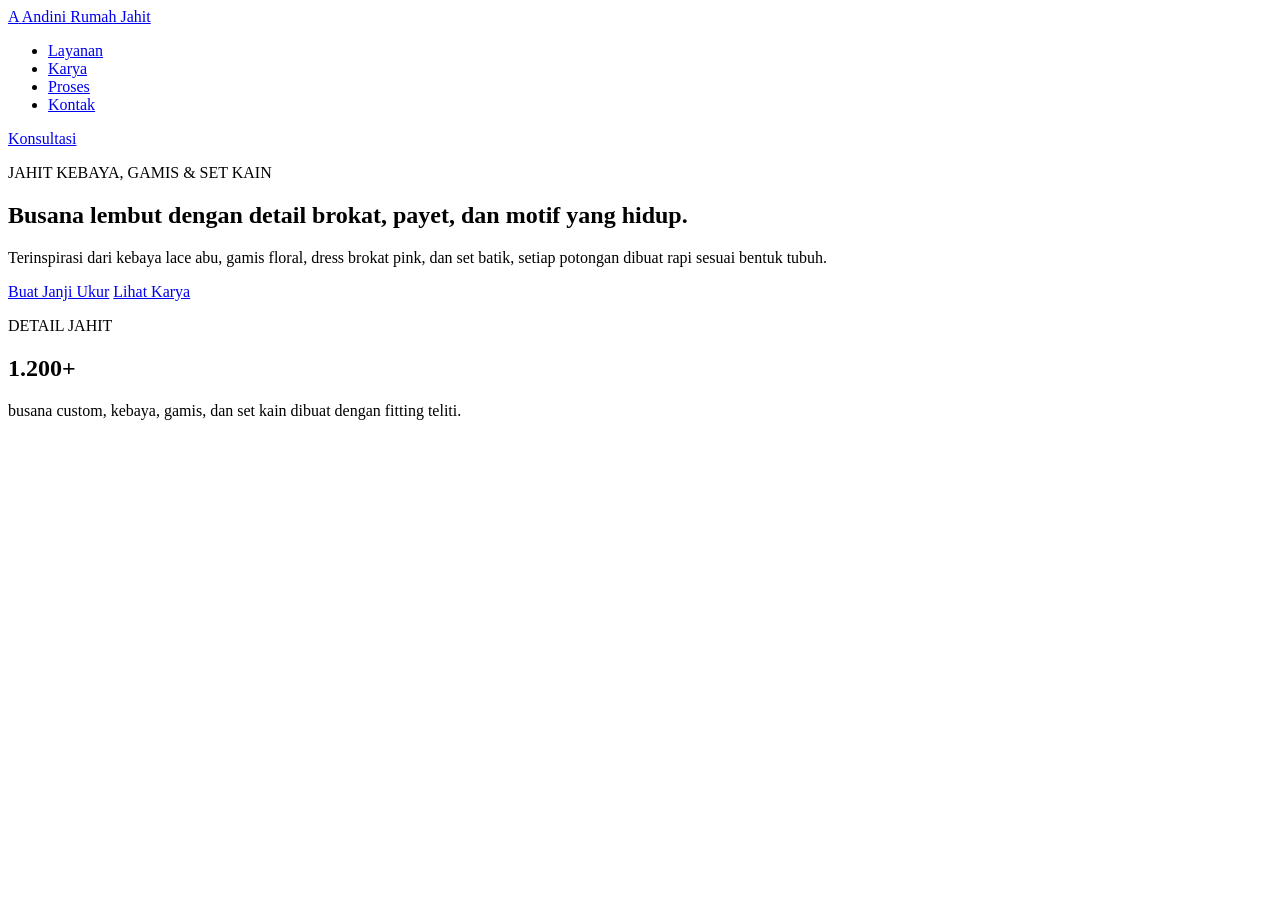
==== index.html @ bdf9eef7 "HTML" ====
<html>

<head>
    <title>Andini Rumah Jahit</title>
</head>

<body>

    <header>
        <div class="logo">
            <a href="#">
                <span class="logo-icon">A</span>
                <span class="logo-text">Andini Rumah Jahit</span>
            </a>
        </div>

        <nav>
            <ul>
                <li><a href="layanan.html">Layanan</a></li>
                <li><a href="karya.html">Karya</a></li>
                <li><a href="proses.html">Proses</a></li>
                <li><a href="kontak.html">Kontak</a></li>
            </ul>
        </nav>

        <div class="header-cta">
            <a href="#konsultasi">Konsultasi</a>
        </div>
    </header>

    <main>
        <section class="hero">

            <div class="hero-content">
                <p class="hero-kategori">JAHIT KEBAYA, GAMIS & SET KAIN</p>

                <h1>Busana lembut dengan detail brokat, payet, dan motif yang hidup.</h1>

                <p class="hero-deskripsi">
                    Terinspirasi dari kebaya lace abu, gamis floral, dress brokat pink, dan set batik, setiap potongan
                    dibuat rapi sesuai bentuk tubuh.
                </p>

                <div class="hero-tombol">
                    <a href="#buat-janji" class="btn-utama">Buat Janji Ukur</a>
                    <a href="#lihat-karya" class="btn-kedua">Lihat Karya</a>
                </div>
            </div>

            <div class="hero-kartu">
                <p class="kartu-label">DETAIL JAHIT</p>
                <h2 class="kartu-angka">1.200+</h2>
                <p class="kartu-deskripsi">busana custom, kebaya, gamis, dan set kain dibuat dengan fitting teliti.</p>
            </div>

        </section>
    </main>

</body>

</html>
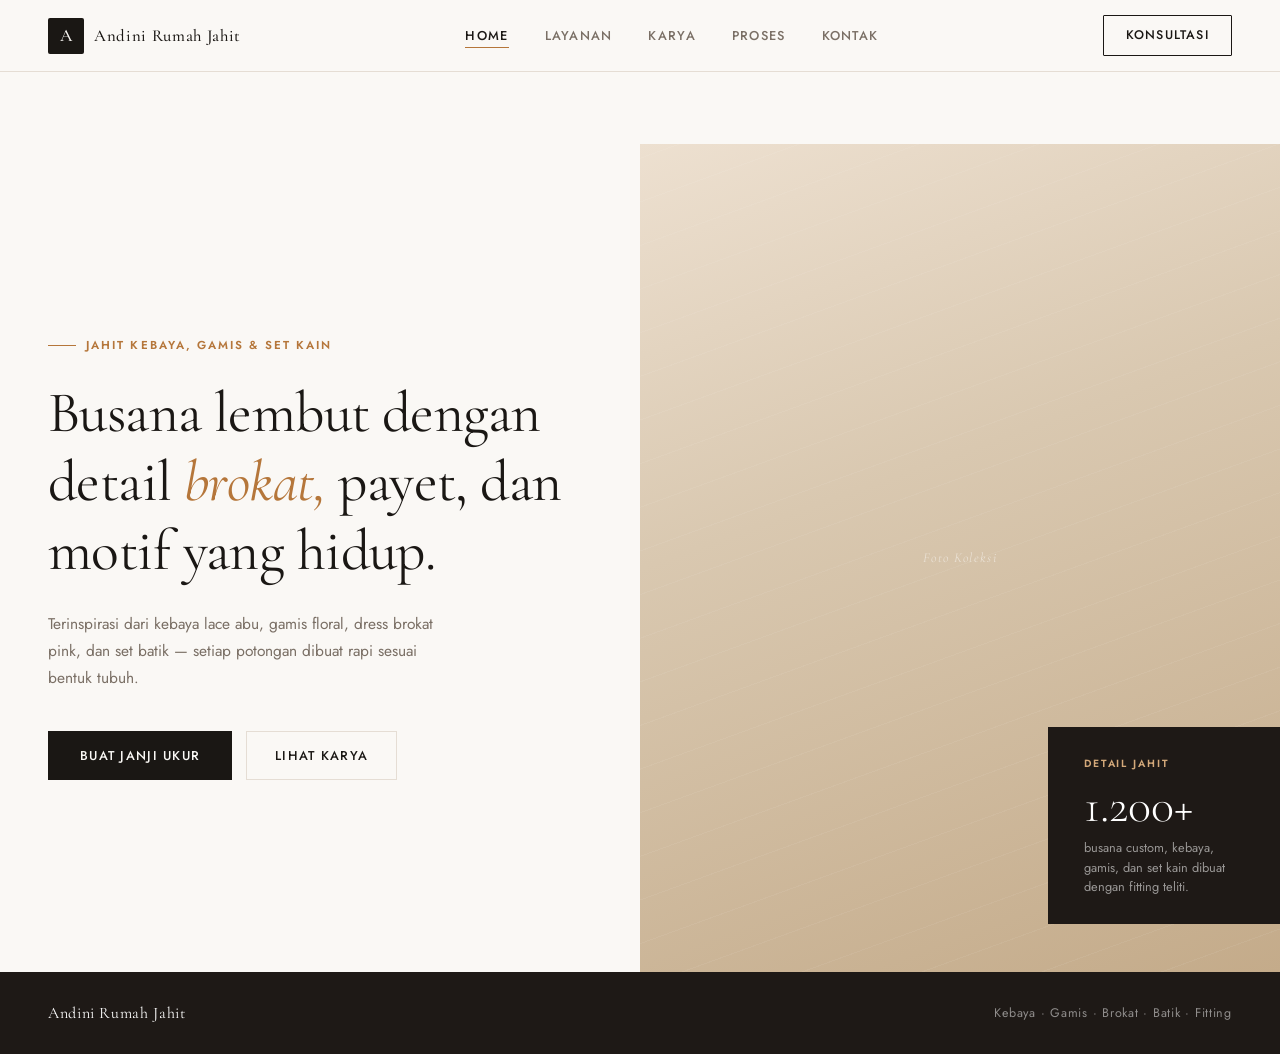
==== commit b6f1076f: "CSS" ====
--- a/index.html
+++ b/index.html
@@ -1,61 +1,88 @@
-<html>
-
+<!DOCTYPE html>
+<html lang="id">
 <head>
-    <title>Andini Rumah Jahit</title>
+  <meta charset="UTF-8">
+  <meta name="viewport" content="width=device-width, initial-scale=1.0">
+  <title>Andini Rumah Jahit — Kebaya, Gamis & Brokat Custom</title>
+  <link rel="stylesheet" href="style.css">
 </head>
 
 <body>
 
-    <header>
-        <div class="logo">
-            <a href="#">
-                <span class="logo-icon">A</span>
-                <span class="logo-text">Andini Rumah Jahit</span>
-            </a>
+  <!-- ══ HEADER ════════════════════════════════════════ -->
+  <header id="main-header">
+    <div class="logo">
+      <a href="index.html">
+        <span class="logo-icon">A</span>
+        <span class="logo-text">Andini Rumah Jahit</span>
+      </a>
+    </div>
+
+    <nav>
+      <ul>
+        <li><a href="index.html">Home</a></li>
+        <li><a href="layanan.html">Layanan</a></li>
+        <li><a href="karya.html">Karya</a></li>
+        <li><a href="proses.html">Proses</a></li>
+        <li><a href="kontak.html">Kontak</a></li>
+      </ul>
+    </nav>
+
+    <div class="header-cta">
+      <a href="kontak.html">Konsultasi</a>
+    </div>
+  </header>
+
+  <!-- ══ HERO ══════════════════════════════════════════ -->
+  <main>
+    <section class="hero">
+
+      <div class="hero-content">
+        <p class="hero-kategori">Jahit Kebaya, Gamis &amp; Set Kain</p>
+
+        <h1>Busana lembut dengan detail <em>brokat,</em> payet, dan motif yang hidup.</h1>
+
+        <p class="hero-deskripsi">
+          Terinspirasi dari kebaya lace abu, gamis floral, dress brokat pink, dan set batik —
+          setiap potongan dibuat rapi sesuai bentuk tubuh.
+        </p>
+
+        <div class="hero-tombol">
+          <a href="kontak.html" class="btn-utama">Buat Janji Ukur</a>
+          <a href="karya.html" class="btn-kedua">Lihat Karya</a>
         </div>
+      </div>
 
-        <nav>
-            <ul>
-                <li><a href="layanan.html">Layanan</a></li>
-                <li><a href="karya.html">Karya</a></li>
-                <li><a href="proses.html">Proses</a></li>
-                <li><a href="kontak.html">Kontak</a></li>
-            </ul>
-        </nav>
+      <div class="hero-image-side">
+        <div class="hero-image-placeholder"></div>
 
-        <div class="header-cta">
-            <a href="#konsultasi">Konsultasi</a>
+        <div class="hero-kartu">
+          <p class="kartu-label">Detail Jahit</p>
+          <h2 class="kartu-angka">1.200+</h2>
+          <p class="kartu-deskripsi">busana custom, kebaya, gamis, dan set kain dibuat dengan fitting teliti.</p>
         </div>
-    </header>
+      </div>
 
-    <main>
-        <section class="hero">
+    </section>
+  </main>
 
-            <div class="hero-content">
-                <p class="hero-kategori">JAHIT KEBAYA, GAMIS & SET KAIN</p>
+  <!-- ══ FOOTER ════════════════════════════════════════ -->
+  <footer>
+    <span class="footer-nama">Andini Rumah Jahit</span>
+    <span class="footer-tagline">Kebaya · Gamis · Brokat · Batik · Fitting</span>
+  </footer>
 
-                <h1>Busana lembut dengan detail brokat, payet, dan motif yang hidup.</h1>
+  <script>
+    // Sticky header shadow on scroll
+    const header = document.getElementById('main-header');
+    window.addEventListener('scroll', () => {
+      header.classList.toggle('scrolled', window.scrollY > 10);
+    });
 
-                <p class="hero-deskripsi">
-                    Terinspirasi dari kebaya lace abu, gamis floral, dress brokat pink, dan set batik, setiap potongan
-                    dibuat rapi sesuai bentuk tubuh.
-                </p>
-
-                <div class="hero-tombol">
-                    <a href="#buat-janji" class="btn-utama">Buat Janji Ukur</a>
-                    <a href="#lihat-karya" class="btn-kedua">Lihat Karya</a>
-                </div>
-            </div>
-
-            <div class="hero-kartu">
-                <p class="kartu-label">DETAIL JAHIT</p>
-                <h2 class="kartu-angka">1.200+</h2>
-                <p class="kartu-deskripsi">busana custom, kebaya, gamis, dan set kain dibuat dengan fitting teliti.</p>
-            </div>
-
-        </section>
-    </main>
-
+    // Active nav link
+    document.querySelectorAll('nav a').forEach(link => {
+      if (link.href === window.location.href) link.classList.add('active');
+    });
+  </script>
 </body>
-
-</html>+</html>
--- a/style.css
+++ b/style.css
@@ -0,0 +1,881 @@
+/* ============================================================
+   ANDINI RUMAH JAHIT — Luxury Boutique Stylesheet
+   Aesthetic: Editorial · Warm Ivory · Copper-Gold · Serif
+   ============================================================ */
+
+@import url('https://fonts.googleapis.com/css2?family=Cormorant+Garamond:ital,wght@0,300;0,400;0,500;0,600;1,300;1,400&family=Jost:wght@300;400;500;600&display=swap');
+
+/* ── CSS Variables ──────────────────────────────────────── */
+:root {
+  --bg:           #FAF8F5;
+  --bg-alt:       #F3EDE5;
+  --bg-dark:      #1E1916;
+  --text:         #1A1714;
+  --text-muted:   #7A6F65;
+  --accent:       #B5763A;
+  --accent-light: #D4A97A;
+  --accent-pale:  #F0E6D8;
+  --border:       #E5DDD4;
+  --white:        #FFFFFF;
+  --nav-h:        72px;
+
+  --ff-display: 'Cormorant Garamond', Georgia, serif;
+  --ff-body:    'Jost', sans-serif;
+
+  --ease-out: cubic-bezier(0.22, 1, 0.36, 1);
+}
+
+/* ── Reset & Base ───────────────────────────────────────── */
+*, *::before, *::after { box-sizing: border-box; margin: 0; padding: 0; }
+
+html { scroll-behavior: smooth; font-size: 16px; }
+
+body {
+  font-family: var(--ff-body);
+  font-weight: 400;
+  background: var(--bg);
+  color: var(--text);
+  line-height: 1.65;
+  -webkit-font-smoothing: antialiased;
+}
+
+img { display: block; max-width: 100%; height: auto; object-fit: cover; }
+
+a { text-decoration: none; color: inherit; }
+
+ul { list-style: none; }
+
+/* ── Utility ────────────────────────────────────────────── */
+.container {
+  width: min(100%, 1200px);
+  margin-inline: auto;
+  padding-inline: 48px;
+}
+
+/* ── Page Entrance Animation ────────────────────────────── */
+@keyframes fadeUp {
+  from { opacity: 0; transform: translateY(28px); }
+  to   { opacity: 1; transform: translateY(0); }
+}
+@keyframes fadeIn {
+  from { opacity: 0; }
+  to   { opacity: 1; }
+}
+
+/* ══════════════════════════════════════════════════════════
+   HEADER / NAVIGATION
+══════════════════════════════════════════════════════════ */
+header {
+  position: fixed;
+  top: 0; left: 0; right: 0;
+  z-index: 100;
+  height: var(--nav-h);
+  display: flex;
+  align-items: center;
+  justify-content: space-between;
+  padding-inline: 48px;
+  background: rgba(250, 248, 245, 0.92);
+  backdrop-filter: blur(12px);
+  -webkit-backdrop-filter: blur(12px);
+  border-bottom: 1px solid var(--border);
+  transition: box-shadow 0.3s;
+}
+
+header.scrolled {
+  box-shadow: 0 2px 24px rgba(26,23,20,0.07);
+}
+
+/* Logo */
+.logo a {
+  display: flex;
+  align-items: center;
+  gap: 10px;
+}
+.logo-icon {
+  width: 36px; height: 36px;
+  display: grid; place-items: center;
+  background: var(--text);
+  color: var(--bg);
+  font-family: var(--ff-display);
+  font-size: 1.1rem;
+  font-weight: 500;
+  letter-spacing: 0.02em;
+  border-radius: 2px;
+  flex-shrink: 0;
+}
+.logo-text {
+  font-family: var(--ff-display);
+  font-size: 1.05rem;
+  font-weight: 500;
+  letter-spacing: 0.04em;
+  color: var(--text);
+}
+
+/* Nav links */
+nav ul {
+  display: flex;
+  gap: 36px;
+}
+nav a {
+  font-family: var(--ff-body);
+  font-size: 0.8rem;
+  font-weight: 500;
+  letter-spacing: 0.1em;
+  text-transform: uppercase;
+  color: var(--text-muted);
+  transition: color 0.2s;
+  position: relative;
+}
+nav a::after {
+  content: '';
+  position: absolute;
+  bottom: -3px; left: 0;
+  width: 0; height: 1px;
+  background: var(--accent);
+  transition: width 0.3s var(--ease-out);
+}
+nav a:hover { color: var(--text); }
+nav a:hover::after { width: 100%; }
+nav a.active { color: var(--text); }
+nav a.active::after { width: 100%; }
+
+/* CTA button */
+.header-cta a {
+  display: inline-block;
+  padding: 9px 22px;
+  border: 1px solid var(--text);
+  font-size: 0.78rem;
+  font-weight: 500;
+  letter-spacing: 0.1em;
+  text-transform: uppercase;
+  color: var(--text);
+  transition: background 0.25s, color 0.25s;
+  border-radius: 1px;
+}
+.header-cta a:hover {
+  background: var(--text);
+  color: var(--bg);
+}
+
+/* ══════════════════════════════════════════════════════════
+   HERO SECTION
+══════════════════════════════════════════════════════════ */
+.hero {
+  min-height: 100vh;
+  padding-top: var(--nav-h);
+  display: grid;
+  grid-template-columns: 1fr 1fr;
+  position: relative;
+  overflow: hidden;
+}
+
+/* Left: text content */
+.hero-content {
+  display: flex;
+  flex-direction: column;
+  justify-content: center;
+  padding: 80px 60px 80px 48px;
+  animation: fadeUp 0.9s var(--ease-out) both;
+}
+
+.hero-kategori {
+  font-size: 0.72rem;
+  font-weight: 600;
+  letter-spacing: 0.18em;
+  text-transform: uppercase;
+  color: var(--accent);
+  margin-bottom: 24px;
+  display: flex;
+  align-items: center;
+  gap: 10px;
+}
+.hero-kategori::before {
+  content: '';
+  display: inline-block;
+  width: 28px; height: 1px;
+  background: var(--accent);
+}
+
+.hero-content h1 {
+  font-family: var(--ff-display);
+  font-size: clamp(2.6rem, 4.5vw, 4rem);
+  font-weight: 400;
+  line-height: 1.2;
+  letter-spacing: -0.01em;
+  color: var(--text);
+  margin-bottom: 24px;
+}
+.hero-content h1 em {
+  font-style: italic;
+  color: var(--accent);
+}
+
+.hero-deskripsi {
+  font-size: 0.97rem;
+  color: var(--text-muted);
+  line-height: 1.75;
+  max-width: 400px;
+  margin-bottom: 40px;
+}
+
+.hero-tombol {
+  display: flex;
+  gap: 14px;
+  flex-wrap: wrap;
+}
+
+.btn-utama {
+  display: inline-block;
+  padding: 14px 32px;
+  background: var(--text);
+  color: var(--bg);
+  font-size: 0.8rem;
+  font-weight: 500;
+  letter-spacing: 0.1em;
+  text-transform: uppercase;
+  transition: background 0.25s, transform 0.2s;
+}
+.btn-utama:hover {
+  background: var(--accent);
+  transform: translateY(-1px);
+}
+
+.btn-kedua {
+  display: inline-block;
+  padding: 13px 28px;
+  border: 1px solid var(--border);
+  color: var(--text);
+  font-size: 0.8rem;
+  font-weight: 500;
+  letter-spacing: 0.1em;
+  text-transform: uppercase;
+  transition: border-color 0.25s, color 0.25s;
+}
+.btn-kedua:hover {
+  border-color: var(--text);
+  color: var(--text);
+}
+
+/* Right: image side */
+.hero-image-side {
+  position: relative;
+  background: var(--bg-alt);
+  overflow: hidden;
+  animation: fadeIn 1.2s var(--ease-out) 0.3s both;
+}
+
+.hero-image-placeholder {
+  width: 100%; height: 100%;
+  background:
+    linear-gradient(160deg, #EDE0D0 0%, #D9C8B0 40%, #C4AB8A 100%);
+  position: relative;
+  display: flex;
+  align-items: center;
+  justify-content: center;
+}
+
+/* Decorative fabric fold lines */
+.hero-image-placeholder::before {
+  content: '';
+  position: absolute;
+  inset: 0;
+  background:
+    repeating-linear-gradient(
+      -20deg,
+      transparent 0px, transparent 40px,
+      rgba(255,255,255,0.06) 40px, rgba(255,255,255,0.06) 41px
+    );
+}
+
+.hero-image-placeholder::after {
+  content: 'Foto Koleksi';
+  font-family: var(--ff-display);
+  font-size: 0.85rem;
+  font-style: italic;
+  color: rgba(255,255,255,0.5);
+  letter-spacing: 0.1em;
+}
+
+/* Stat card overlay */
+.hero-kartu {
+  position: absolute;
+  bottom: 48px; right: 0;
+  transform: translateX(0);
+  background: var(--bg-dark);
+  color: var(--white);
+  padding: 28px 36px;
+  min-width: 220px;
+  animation: fadeUp 0.9s var(--ease-out) 0.6s both;
+  z-index: 2;
+}
+.kartu-label {
+  font-size: 0.65rem;
+  font-weight: 600;
+  letter-spacing: 0.18em;
+  text-transform: uppercase;
+  color: var(--accent-light);
+  margin-bottom: 10px;
+}
+.kartu-angka {
+  font-family: var(--ff-display);
+  font-size: 3rem;
+  font-weight: 300;
+  line-height: 1;
+  color: var(--white);
+  margin-bottom: 8px;
+}
+.kartu-deskripsi {
+  font-size: 0.8rem;
+  color: rgba(255,255,255,0.55);
+  line-height: 1.5;
+  max-width: 160px;
+}
+
+/* ══════════════════════════════════════════════════════════
+   SECTION SHARED STYLES
+══════════════════════════════════════════════════════════ */
+main { padding-top: var(--nav-h); }
+
+.section-label {
+  display: inline-flex;
+  align-items: center;
+  gap: 10px;
+  font-size: 0.68rem;
+  font-weight: 600;
+  letter-spacing: 0.2em;
+  text-transform: uppercase;
+  color: var(--accent);
+  margin-bottom: 20px;
+}
+.section-label::before {
+  content: '';
+  display: inline-block;
+  width: 24px; height: 1px;
+  background: var(--accent);
+}
+
+.section-title {
+  font-family: var(--ff-display);
+  font-size: clamp(2rem, 3.5vw, 3rem);
+  font-weight: 400;
+  line-height: 1.2;
+  color: var(--text);
+  margin-bottom: 48px;
+}
+
+/* ══════════════════════════════════════════════════════════
+   LAYANAN PAGE
+══════════════════════════════════════════════════════════ */
+.layanan {
+  padding: 100px 48px;
+  max-width: 1200px;
+  margin: 0 auto;
+}
+
+.layanan-kartu-wrapper {
+  display: grid;
+  grid-template-columns: repeat(3, 1fr);
+  gap: 2px;
+  margin-top: 0;
+  background: var(--border);
+}
+
+.layanan-kartu {
+  background: var(--bg);
+  padding: 52px 44px;
+  transition: background 0.3s;
+  position: relative;
+  overflow: hidden;
+}
+.layanan-kartu::before {
+  content: '';
+  position: absolute;
+  bottom: 0; left: 0;
+  width: 0; height: 2px;
+  background: var(--accent);
+  transition: width 0.4s var(--ease-out);
+}
+.layanan-kartu:hover { background: var(--white); }
+.layanan-kartu:hover::before { width: 100%; }
+
+.kartu-ikon {
+  width: 44px; height: 44px;
+  border: 1px solid var(--border);
+  border-radius: 50%;
+  margin-bottom: 28px;
+  display: flex;
+  align-items: center;
+  justify-content: center;
+  transition: border-color 0.3s;
+}
+.layanan-kartu:hover .kartu-ikon { border-color: var(--accent); }
+
+/* Icon SVG backgrounds for each card */
+.layanan-kartu:nth-child(1) .kartu-ikon::after { content: '✦'; font-size: 1rem; color: var(--accent); }
+.layanan-kartu:nth-child(2) .kartu-ikon::after { content: '◈'; font-size: 1rem; color: var(--accent); }
+.layanan-kartu:nth-child(3) .kartu-ikon::after { content: '⬡'; font-size: 1rem; color: var(--accent); }
+
+.layanan-kartu h2 {
+  font-family: var(--ff-display);
+  font-size: 1.4rem;
+  font-weight: 500;
+  color: var(--text);
+  margin-bottom: 14px;
+  letter-spacing: 0.01em;
+}
+.layanan-kartu p {
+  font-size: 0.9rem;
+  color: var(--text-muted);
+  line-height: 1.7;
+}
+
+/* Layanan price hint */
+.layanan-kartu .kartu-detail {
+  margin-top: 28px;
+  display: flex;
+  align-items: center;
+  gap: 6px;
+  font-size: 0.75rem;
+  font-weight: 500;
+  letter-spacing: 0.08em;
+  text-transform: uppercase;
+  color: var(--accent);
+  opacity: 0;
+  transform: translateY(6px);
+  transition: opacity 0.3s, transform 0.3s;
+}
+.layanan-kartu:hover .kartu-detail {
+  opacity: 1;
+  transform: translateY(0);
+}
+.kartu-detail::after { content: '→'; }
+
+/* ══════════════════════════════════════════════════════════
+   KARYA / GALLERY PAGE
+══════════════════════════════════════════════════════════ */
+.karya {
+  padding: 100px 48px;
+  max-width: 1200px;
+  margin: 0 auto;
+}
+
+.karya-galeri {
+  display: grid;
+  grid-template-columns: 1fr 1fr;
+  grid-template-rows: auto auto;
+  gap: 16px;
+}
+
+/* Large item spans full left column */
+.karya-besar {
+  grid-row: 1 / 3;
+}
+
+.karya-item {
+  position: relative;
+  overflow: hidden;
+}
+
+.karya-gambar {
+  width: 100%;
+  aspect-ratio: 4/5;
+  background: var(--bg-alt);
+  position: relative;
+  overflow: hidden;
+  transition: transform 0.5s var(--ease-out);
+}
+.karya-besar .karya-gambar {
+  aspect-ratio: 3/5;
+  height: 100%;
+}
+
+/* Placeholder fill with warm gradient per item */
+.karya-item:nth-child(1) .karya-gambar {
+  background: linear-gradient(145deg, #E8DDD0, #C8B498);
+}
+.karya-item:nth-child(2) .karya-gambar {
+  background: linear-gradient(145deg, #D4CFCA, #B0AAA2);
+}
+.karya-item:nth-child(3) .karya-gambar {
+  background: linear-gradient(145deg, #E8E2D8, #CEC4B4);
+}
+.karya-item:nth-child(4) .karya-gambar {
+  background: linear-gradient(145deg, #E4C8B8, #C49878);
+}
+
+.karya-item:hover .karya-gambar {
+  transform: scale(1.03);
+}
+
+/* Overlay on hover */
+.karya-gambar::after {
+  content: '';
+  position: absolute;
+  inset: 0;
+  background: linear-gradient(to top, rgba(26,23,20,0.55) 0%, transparent 50%);
+  opacity: 0;
+  transition: opacity 0.4s;
+}
+.karya-item:hover .karya-gambar::after { opacity: 1; }
+
+/* Text below image */
+.karya-item:not(.karya-besar) {
+  background: var(--white);
+}
+.karya-kategori {
+  font-size: 0.65rem;
+  font-weight: 600;
+  letter-spacing: 0.18em;
+  text-transform: uppercase;
+  color: var(--accent);
+  padding: 16px 20px 4px;
+}
+.karya-deskripsi {
+  font-size: 0.88rem;
+  color: var(--text-muted);
+  padding: 0 20px 20px;
+  line-height: 1.55;
+}
+
+/* Label floating on large card */
+.karya-besar-label {
+  position: absolute;
+  bottom: 0; left: 0; right: 0;
+  padding: 32px 28px 24px;
+  background: linear-gradient(to top, rgba(26,23,20,0.7), transparent);
+  color: var(--white);
+  font-family: var(--ff-display);
+  font-size: 1.3rem;
+  font-style: italic;
+  font-weight: 300;
+  pointer-events: none;
+}
+
+/* ══════════════════════════════════════════════════════════
+   PROSES PAGE
+══════════════════════════════════════════════════════════ */
+.proses {
+  padding: 100px 48px;
+  max-width: 1200px;
+  margin: 0 auto;
+}
+
+.proses-langkah-wrapper {
+  display: grid;
+  grid-template-columns: repeat(4, 1fr);
+  gap: 0;
+  position: relative;
+  margin-top: 16px;
+}
+
+/* Connecting line */
+.proses-langkah-wrapper::before {
+  content: '';
+  position: absolute;
+  top: 28px;
+  left: calc(25% / 2);
+  right: calc(25% / 2);
+  height: 1px;
+  background: var(--border);
+  z-index: 0;
+}
+
+.proses-langkah {
+  padding: 0 36px 0 0;
+  position: relative;
+  z-index: 1;
+}
+
+.langkah-nomor {
+  display: inline-flex;
+  align-items: center;
+  justify-content: center;
+  width: 54px; height: 54px;
+  border: 1px solid var(--border);
+  background: var(--bg);
+  font-family: var(--ff-display);
+  font-size: 1.3rem;
+  font-weight: 300;
+  color: var(--accent);
+  margin-bottom: 28px;
+  transition: background 0.3s, border-color 0.3s, color 0.3s;
+}
+.proses-langkah:hover .langkah-nomor {
+  background: var(--text);
+  border-color: var(--text);
+  color: var(--white);
+}
+
+.proses-langkah h2 {
+  font-family: var(--ff-display);
+  font-size: 1.25rem;
+  font-weight: 500;
+  color: var(--text);
+  margin-bottom: 12px;
+}
+.proses-langkah p {
+  font-size: 0.88rem;
+  color: var(--text-muted);
+  line-height: 1.7;
+  max-width: 220px;
+}
+
+/* ══════════════════════════════════════════════════════════
+   KONTAK PAGE
+══════════════════════════════════════════════════════════ */
+.kontak {
+  display: grid;
+  grid-template-columns: 1fr 1fr;
+  min-height: calc(100vh - var(--nav-h));
+}
+
+/* Left info panel */
+.kontak-info {
+  background: var(--bg-dark);
+  color: var(--white);
+  padding: 80px 64px;
+  display: flex;
+  flex-direction: column;
+  justify-content: center;
+}
+
+.kontak-info .section-label { color: var(--accent-light); }
+.kontak-info .section-label::before { background: var(--accent-light); }
+
+.kontak-info h1 {
+  font-family: var(--ff-display);
+  font-size: clamp(2rem, 3vw, 2.8rem);
+  font-weight: 300;
+  line-height: 1.25;
+  color: var(--white);
+  margin-bottom: 24px;
+}
+
+.kontak-deskripsi {
+  font-size: 0.92rem;
+  color: rgba(255,255,255,0.55);
+  line-height: 1.75;
+  margin-bottom: 40px;
+  max-width: 380px;
+}
+
+.kontak-detail {
+  display: flex;
+  flex-direction: column;
+  gap: 14px;
+}
+.kontak-detail li {
+  font-size: 0.88rem;
+  color: rgba(255,255,255,0.7);
+  display: flex;
+  align-items: flex-start;
+  gap: 10px;
+  padding-bottom: 14px;
+  border-bottom: 1px solid rgba(255,255,255,0.08);
+}
+.kontak-detail li::before {
+  content: '—';
+  color: var(--accent-light);
+  flex-shrink: 0;
+}
+.kontak-detail li strong {
+  color: var(--white);
+  font-weight: 500;
+}
+
+/* Right form panel */
+.kontak-form {
+  background: var(--bg);
+  padding: 80px 64px;
+  display: flex;
+  flex-direction: column;
+  justify-content: center;
+}
+
+.kontak-form h2 {
+  font-family: var(--ff-display);
+  font-size: 1.4rem;
+  font-weight: 500;
+  color: var(--text);
+  margin-bottom: 36px;
+}
+
+.kontak-form form {
+  display: flex;
+  flex-direction: column;
+  gap: 20px;
+}
+
+.form-group {
+  display: flex;
+  flex-direction: column;
+  gap: 6px;
+}
+
+.kontak-form label {
+  font-size: 0.72rem;
+  font-weight: 600;
+  letter-spacing: 0.12em;
+  text-transform: uppercase;
+  color: var(--text-muted);
+}
+
+.kontak-form input,
+.kontak-form select,
+.kontak-form textarea {
+  width: 100%;
+  padding: 12px 14px;
+  border: 1px solid var(--border);
+  background: var(--white);
+  font-family: var(--ff-body);
+  font-size: 0.9rem;
+  color: var(--text);
+  outline: none;
+  transition: border-color 0.2s;
+  border-radius: 0;
+  appearance: none;
+  -webkit-appearance: none;
+}
+.kontak-form input:focus,
+.kontak-form select:focus,
+.kontak-form textarea:focus {
+  border-color: var(--accent);
+}
+.kontak-form input::placeholder,
+.kontak-form textarea::placeholder {
+  color: var(--text-muted);
+  font-size: 0.88rem;
+}
+.kontak-form textarea {
+  min-height: 120px;
+  resize: vertical;
+}
+
+/* Select wrapper with custom arrow */
+.select-wrapper {
+  position: relative;
+}
+.select-wrapper::after {
+  content: '↓';
+  position: absolute;
+  right: 14px;
+  top: 50%;
+  transform: translateY(-50%);
+  color: var(--text-muted);
+  pointer-events: none;
+  font-size: 0.85rem;
+}
+
+.btn-kirim {
+  padding: 14px 32px;
+  background: var(--text);
+  color: var(--bg);
+  font-family: var(--ff-body);
+  font-size: 0.8rem;
+  font-weight: 500;
+  letter-spacing: 0.12em;
+  text-transform: uppercase;
+  border: none;
+  cursor: pointer;
+  transition: background 0.25s, transform 0.2s;
+  align-self: flex-start;
+}
+.btn-kirim:hover {
+  background: var(--accent);
+  transform: translateY(-1px);
+}
+
+/* ══════════════════════════════════════════════════════════
+   FOOTER
+══════════════════════════════════════════════════════════ */
+footer {
+  background: var(--bg-dark);
+  color: rgba(255,255,255,0.5);
+  padding: 28px 48px;
+  display: flex;
+  justify-content: space-between;
+  align-items: center;
+  gap: 16px;
+}
+.footer-nama {
+  font-family: var(--ff-display);
+  font-size: 1rem;
+  font-weight: 400;
+  color: var(--white);
+  letter-spacing: 0.04em;
+}
+.footer-tagline {
+  font-size: 0.78rem;
+  letter-spacing: 0.06em;
+}
+
+/* ══════════════════════════════════════════════════════════
+   DECORATIVE STRIP (appears on inner pages)
+══════════════════════════════════════════════════════════ */
+.page-intro {
+  padding: 80px 48px 0;
+  max-width: 1200px;
+  margin: 0 auto;
+}
+
+/* ══════════════════════════════════════════════════════════
+   RESPONSIVE — TABLET (≤900px)
+══════════════════════════════════════════════════════════ */
+@media (max-width: 900px) {
+  header { padding-inline: 24px; }
+
+  nav ul { gap: 22px; }
+
+  .hero { grid-template-columns: 1fr; min-height: auto; }
+  .hero-content { padding: 60px 24px 40px; }
+  .hero-image-side { min-height: 50vw; }
+  .hero-kartu { position: relative; bottom: auto; transform: none; margin: 0 24px 24px; }
+
+  .layanan { padding: 80px 24px; }
+  .layanan-kartu-wrapper { grid-template-columns: 1fr; gap: 1px; }
+
+  .karya { padding: 80px 24px; }
+  .karya-galeri {
+    grid-template-columns: 1fr;
+    grid-template-rows: auto;
+  }
+  .karya-besar { grid-row: auto; }
+
+  .proses { padding: 80px 24px; }
+  .proses-langkah-wrapper {
+    grid-template-columns: 1fr 1fr;
+    gap: 40px;
+  }
+  .proses-langkah-wrapper::before { display: none; }
+
+  .kontak { grid-template-columns: 1fr; }
+  .kontak-info,
+  .kontak-form { padding: 60px 24px; }
+
+  footer { padding: 24px; flex-direction: column; text-align: center; }
+}
+
+/* ══════════════════════════════════════════════════════════
+   RESPONSIVE — MOBILE (≤600px)
+══════════════════════════════════════════════════════════ */
+@media (max-width: 600px) {
+  header { padding-inline: 16px; }
+  .logo-text { display: none; }
+  nav ul { gap: 14px; }
+  nav a { font-size: 0.72rem; }
+  .header-cta a { padding: 8px 14px; font-size: 0.72rem; }
+
+  .hero-content { padding: 48px 16px 32px; }
+  .hero-tombol { flex-direction: column; align-items: flex-start; }
+
+  .layanan { padding: 64px 16px; }
+  .layanan-kartu { padding: 36px 24px; }
+
+  .karya { padding: 64px 16px; }
+
+  .proses { padding: 64px 16px; }
+  .proses-langkah-wrapper { grid-template-columns: 1fr; gap: 40px; }
+
+  .kontak-form { padding: 48px 16px; }
+  .kontak-info { padding: 48px 16px; }
+}
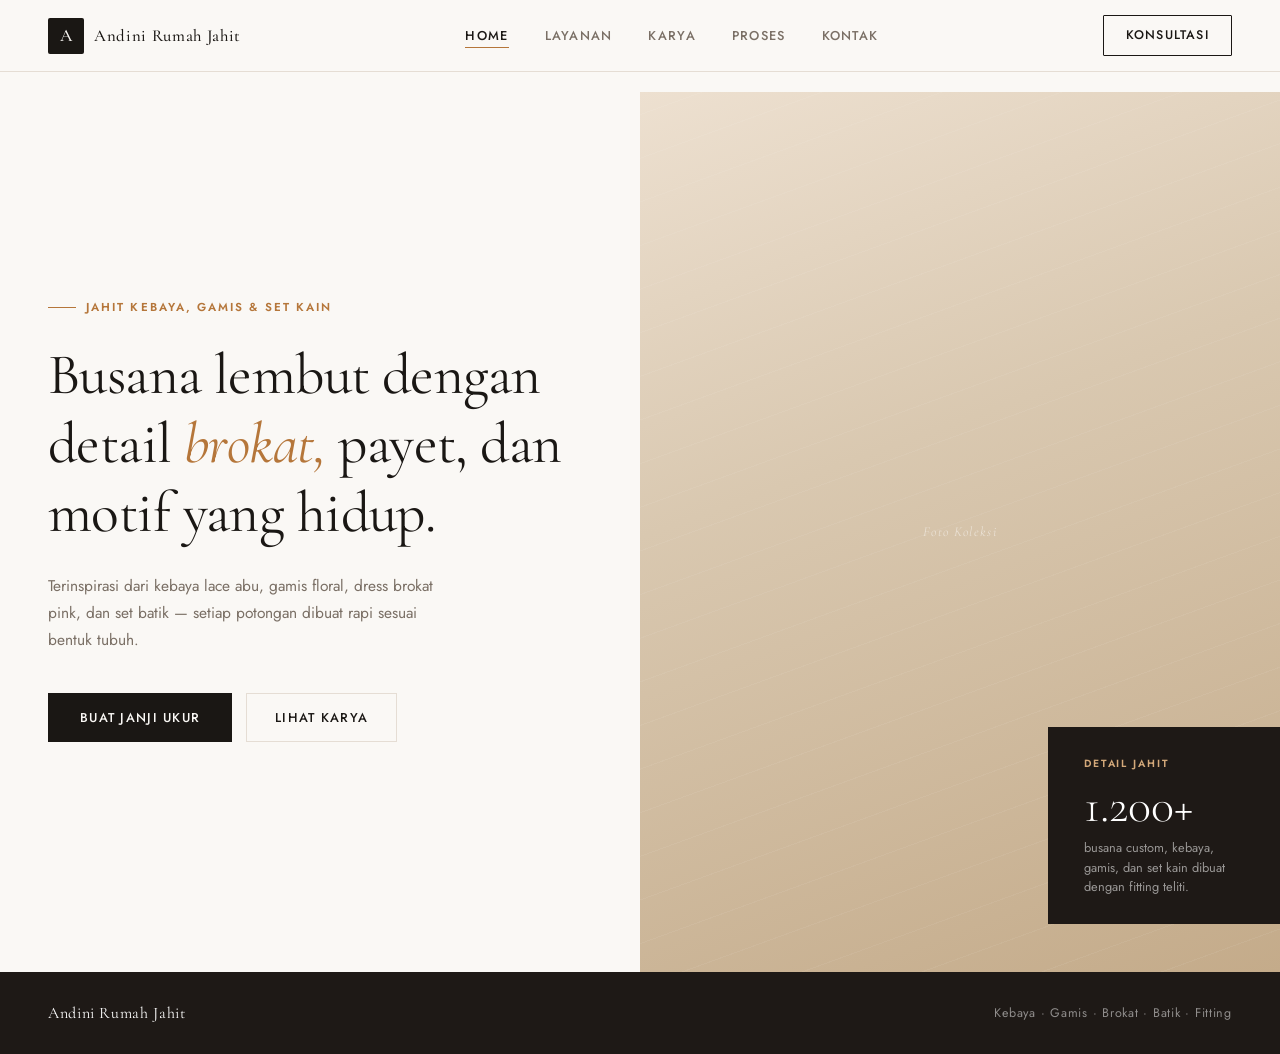
==== commit db5b6856: "CSS 2" ====
--- a/index.html
+++ b/index.html
@@ -1,88 +1,93 @@
-<!DOCTYPE html>
+<!doctype html>
 <html lang="id">
-<head>
-  <meta charset="UTF-8">
-  <meta name="viewport" content="width=device-width, initial-scale=1.0">
-  <title>Andini Rumah Jahit — Kebaya, Gamis & Brokat Custom</title>
-  <link rel="stylesheet" href="style.css">
-</head>
+  <head>
+    <meta charset="UTF-8" />
+    <meta name="viewport" content="width=device-width, initial-scale=1.0" />
+    <title>Andini Rumah Jahit — Kebaya, Gamis & Brokat Custom</title>
+    <link rel="stylesheet" href="style.css" />
+  </head>
 
-<body>
-
-  <!-- ══ HEADER ════════════════════════════════════════ -->
-  <header id="main-header">
-    <div class="logo">
-      <a href="index.html">
-        <span class="logo-icon">A</span>
-        <span class="logo-text">Andini Rumah Jahit</span>
-      </a>
-    </div>
-
-    <nav>
-      <ul>
-        <li><a href="index.html">Home</a></li>
-        <li><a href="layanan.html">Layanan</a></li>
-        <li><a href="karya.html">Karya</a></li>
-        <li><a href="proses.html">Proses</a></li>
-        <li><a href="kontak.html">Kontak</a></li>
-      </ul>
-    </nav>
-
-    <div class="header-cta">
-      <a href="kontak.html">Konsultasi</a>
-    </div>
-  </header>
-
-  <!-- ══ HERO ══════════════════════════════════════════ -->
-  <main>
-    <section class="hero">
-
-      <div class="hero-content">
-        <p class="hero-kategori">Jahit Kebaya, Gamis &amp; Set Kain</p>
-
-        <h1>Busana lembut dengan detail <em>brokat,</em> payet, dan motif yang hidup.</h1>
-
-        <p class="hero-deskripsi">
-          Terinspirasi dari kebaya lace abu, gamis floral, dress brokat pink, dan set batik —
-          setiap potongan dibuat rapi sesuai bentuk tubuh.
-        </p>
-
-        <div class="hero-tombol">
-          <a href="kontak.html" class="btn-utama">Buat Janji Ukur</a>
-          <a href="karya.html" class="btn-kedua">Lihat Karya</a>
-        </div>
+  <body>
+    <!-- ══ BAGIAN HEADER ════════════════════════════════════════ -->
+    <header id="main-header">
+      <div class="logo">
+        <a href="index.html">
+          <span class="logo-icon">A</span>
+          <span class="logo-text">Andini Rumah Jahit</span>
+        </a>
       </div>
 
-      <div class="hero-image-side">
-        <div class="hero-image-placeholder"></div>
+      <nav>
+        <ul>
+          <li><a href="index.html">Home</a></li>
+          <li><a href="layanan.html">Layanan</a></li>
+          <li><a href="karya.html">Karya</a></li>
+          <li><a href="proses.html">Proses</a></li>
+          <li><a href="kontak.html">Kontak</a></li>
+        </ul>
+      </nav>
 
-        <div class="hero-kartu">
-          <p class="kartu-label">Detail Jahit</p>
-          <h2 class="kartu-angka">1.200+</h2>
-          <p class="kartu-deskripsi">busana custom, kebaya, gamis, dan set kain dibuat dengan fitting teliti.</p>
+      <div class="header-cta">
+        <a href="kontak.html">Konsultasi</a>
+      </div>
+    </header>
+
+    <!-- ══ BAGIAN HERO ══════════════════════════════════════════ -->
+    <main>
+      <section class="hero">
+        <div class="hero-content">
+          <p class="hero-kategori">Jahit Kebaya, Gamis &amp; Set Kain</p>
+
+          <h1>
+            Busana lembut dengan detail <em>brokat,</em> payet, dan motif yang
+            hidup.
+          </h1>
+
+          <p class="hero-deskripsi">
+            Terinspirasi dari kebaya lace abu, gamis floral, dress brokat pink,
+            dan set batik — setiap potongan dibuat rapi sesuai bentuk tubuh.
+          </p>
+
+          <div class="hero-tombol">
+            <a href="kontak.html" class="btn-utama">Buat Janji Ukur</a>
+            <a href="karya.html" class="btn-kedua">Lihat Karya</a>
+          </div>
         </div>
-      </div>
 
-    </section>
-  </main>
+        <div class="hero-image-side">
+          <div class="hero-image-placeholder"></div>
 
-  <!-- ══ FOOTER ════════════════════════════════════════ -->
-  <footer>
-    <span class="footer-nama">Andini Rumah Jahit</span>
-    <span class="footer-tagline">Kebaya · Gamis · Brokat · Batik · Fitting</span>
-  </footer>
+          <div class="hero-kartu">
+            <p class="kartu-label">Detail Jahit</p>
+            <h2 class="kartu-angka">1.200+</h2>
+            <p class="kartu-deskripsi">
+              busana custom, kebaya, gamis, dan set kain dibuat dengan fitting
+              teliti.
+            </p>
+          </div>
+        </div>
+      </section>
+    </main>
 
-  <script>
-    // Sticky header shadow on scroll
-    const header = document.getElementById('main-header');
-    window.addEventListener('scroll', () => {
-      header.classList.toggle('scrolled', window.scrollY > 10);
-    });
+    <!-- ══ BAGIAN FOOTER ════════════════════════════════════════ -->
+    <footer>
+      <span class="footer-nama">Andini Rumah Jahit</span>
+      <span class="footer-tagline"
+        >Kebaya · Gamis · Brokat · Batik · Fitting</span
+      >
+    </footer>
 
-    // Active nav link
-    document.querySelectorAll('nav a').forEach(link => {
-      if (link.href === window.location.href) link.classList.add('active');
-    });
-  </script>
-</body>
+    <script>
+      // Bayangan header lengket saat scroll
+      const header = document.getElementById("main-header");
+      window.addEventListener("scroll", () => {
+        header.classList.toggle("scrolled", window.scrollY > 10);
+      });
+
+      // Link nav aktif
+      document.querySelectorAll("nav a").forEach((link) => {
+        if (link.href === window.location.href) link.classList.add("active");
+      });
+    </script>
+  </body>
 </html>
--- a/style.css
+++ b/style.css
@@ -1,34 +1,43 @@
 /* ============================================================
-   ANDINI RUMAH JAHIT — Luxury Boutique Stylesheet
-   Aesthetic: Editorial · Warm Ivory · Copper-Gold · Serif
+   ANDINI RUMAH JAHIT — Gaya Butik Mewah
+   Estetika: Editorial · Gading Hangat · Tembaga-Emas · Serif
    ============================================================ */
 
-@import url('https://fonts.googleapis.com/css2?family=Cormorant+Garamond:ital,wght@0,300;0,400;0,500;0,600;1,300;1,400&family=Jost:wght@300;400;500;600&display=swap');
-
-/* ── CSS Variables ──────────────────────────────────────── */
+@import url("https://fonts.googleapis.com/css2?family=Cormorant+Garamond:ital,wght@0,300;0,400;0,500;0,600;1,300;1,400&family=Jost:wght@300;400;500;600&display=swap");
+
+/* ── Variabel CSS ──────────────────────────────────────── */
 :root {
-  --bg:           #FAF8F5;
-  --bg-alt:       #F3EDE5;
-  --bg-dark:      #1E1916;
-  --text:         #1A1714;
-  --text-muted:   #7A6F65;
-  --accent:       #B5763A;
-  --accent-light: #D4A97A;
-  --accent-pale:  #F0E6D8;
-  --border:       #E5DDD4;
-  --white:        #FFFFFF;
-  --nav-h:        72px;
-
-  --ff-display: 'Cormorant Garamond', Georgia, serif;
-  --ff-body:    'Jost', sans-serif;
+  --bg: #faf8f5;
+  --bg-alt: #f3ede5;
+  --bg-dark: #1e1916;
+  --text: #1a1714;
+  --text-muted: #7a6f65;
+  --accent: #b5763a;
+  --accent-light: #d4a97a;
+  --accent-pale: #f0e6d8;
+  --border: #e5ddd4;
+  --white: #ffffff;
+  --nav-h: 72px;
+
+  --ff-display: "Cormorant Garamond", Georgia, serif;
+  --ff-body: "Jost", sans-serif;
 
   --ease-out: cubic-bezier(0.22, 1, 0.36, 1);
 }
 
-/* ── Reset & Base ───────────────────────────────────────── */
-*, *::before, *::after { box-sizing: border-box; margin: 0; padding: 0; }
-
-html { scroll-behavior: smooth; font-size: 16px; }
+/* ── Reset & Dasar ───────────────────────────────────────── */
+*,
+*::before,
+*::after {
+  box-sizing: border-box;
+  margin: 0;
+  padding: 0;
+}
+
+html {
+  scroll-behavior: smooth;
+  font-size: 16px;
+}
 
 body {
   font-family: var(--ff-body);
@@ -39,35 +48,57 @@
   -webkit-font-smoothing: antialiased;
 }
 
-img { display: block; max-width: 100%; height: auto; object-fit: cover; }
-
-a { text-decoration: none; color: inherit; }
-
-ul { list-style: none; }
-
-/* ── Utility ────────────────────────────────────────────── */
+img {
+  display: block;
+  max-width: 100%;
+  height: auto;
+  object-fit: cover;
+}
+
+a {
+  text-decoration: none;
+  color: inherit;
+}
+
+ul {
+  list-style: none;
+}
+
+/* ── Utilitas ────────────────────────────────────────────── */
 .container {
   width: min(100%, 1200px);
   margin-inline: auto;
   padding-inline: 48px;
 }
 
-/* ── Page Entrance Animation ────────────────────────────── */
+/* ── Animasi Masuk Halaman ────────────────────────────── */
 @keyframes fadeUp {
-  from { opacity: 0; transform: translateY(28px); }
-  to   { opacity: 1; transform: translateY(0); }
+  from {
+    opacity: 0;
+    transform: translateY(28px);
+  }
+  to {
+    opacity: 1;
+    transform: translateY(0);
+  }
 }
 @keyframes fadeIn {
-  from { opacity: 0; }
-  to   { opacity: 1; }
+  from {
+    opacity: 0;
+  }
+  to {
+    opacity: 1;
+  }
 }
 
 /* ══════════════════════════════════════════════════════════
-   HEADER / NAVIGATION
+   HEADER / NAVIGASI
 ══════════════════════════════════════════════════════════ */
 header {
   position: fixed;
-  top: 0; left: 0; right: 0;
+  top: 0;
+  left: 0;
+  right: 0;
   z-index: 100;
   height: var(--nav-h);
   display: flex;
@@ -82,7 +113,7 @@
 }
 
 header.scrolled {
-  box-shadow: 0 2px 24px rgba(26,23,20,0.07);
+  box-shadow: 0 2px 24px rgba(26, 23, 20, 0.07);
 }
 
 /* Logo */
@@ -92,8 +123,10 @@
   gap: 10px;
 }
 .logo-icon {
-  width: 36px; height: 36px;
-  display: grid; place-items: center;
+  width: 36px;
+  height: 36px;
+  display: grid;
+  place-items: center;
   background: var(--text);
   color: var(--bg);
   font-family: var(--ff-display);
@@ -111,7 +144,7 @@
   color: var(--text);
 }
 
-/* Nav links */
+/* Tautan nav */
 nav ul {
   display: flex;
   gap: 36px;
@@ -127,19 +160,29 @@
   position: relative;
 }
 nav a::after {
-  content: '';
+  content: "";
   position: absolute;
-  bottom: -3px; left: 0;
-  width: 0; height: 1px;
+  bottom: -3px;
+  left: 0;
+  width: 0;
+  height: 1px;
   background: var(--accent);
   transition: width 0.3s var(--ease-out);
 }
-nav a:hover { color: var(--text); }
-nav a:hover::after { width: 100%; }
-nav a.active { color: var(--text); }
-nav a.active::after { width: 100%; }
-
-/* CTA button */
+nav a:hover {
+  color: var(--text);
+}
+nav a:hover::after {
+  width: 100%;
+}
+nav a.active {
+  color: var(--text);
+}
+nav a.active::after {
+  width: 100%;
+}
+
+/* Tombol CTA */
 .header-cta a {
   display: inline-block;
   padding: 9px 22px;
@@ -149,7 +192,9 @@
   letter-spacing: 0.1em;
   text-transform: uppercase;
   color: var(--text);
-  transition: background 0.25s, color 0.25s;
+  transition:
+    background 0.25s,
+    color 0.25s;
   border-radius: 1px;
 }
 .header-cta a:hover {
@@ -158,23 +203,23 @@
 }
 
 /* ══════════════════════════════════════════════════════════
-   HERO SECTION
+   BAGIAN HERO
 ══════════════════════════════════════════════════════════ */
 .hero {
   min-height: 100vh;
-  padding-top: var(--nav-h);
+  padding-top: 20px;
   display: grid;
   grid-template-columns: 1fr 1fr;
   position: relative;
   overflow: hidden;
 }
 
-/* Left: text content */
+/* Kiri: isi teks */
 .hero-content {
   display: flex;
   flex-direction: column;
   justify-content: center;
-  padding: 80px 60px 80px 48px;
+  padding: 24px 48px 48px 48px;
   animation: fadeUp 0.9s var(--ease-out) both;
 }
 
@@ -190,9 +235,10 @@
   gap: 10px;
 }
 .hero-kategori::before {
-  content: '';
+  content: "";
   display: inline-block;
-  width: 28px; height: 1px;
+  width: 28px;
+  height: 1px;
   background: var(--accent);
 }
 
@@ -233,7 +279,9 @@
   font-weight: 500;
   letter-spacing: 0.1em;
   text-transform: uppercase;
-  transition: background 0.25s, transform 0.2s;
+  transition:
+    background 0.25s,
+    transform 0.2s;
 }
 .btn-utama:hover {
   background: var(--accent);
@@ -249,14 +297,16 @@
   font-weight: 500;
   letter-spacing: 0.1em;
   text-transform: uppercase;
-  transition: border-color 0.25s, color 0.25s;
+  transition:
+    border-color 0.25s,
+    color 0.25s;
 }
 .btn-kedua:hover {
   border-color: var(--text);
   color: var(--text);
 }
 
-/* Right: image side */
+/* Kanan: sisi gambar */
 .hero-image-side {
   position: relative;
   background: var(--bg-alt);
@@ -265,41 +315,43 @@
 }
 
 .hero-image-placeholder {
-  width: 100%; height: 100%;
-  background:
-    linear-gradient(160deg, #EDE0D0 0%, #D9C8B0 40%, #C4AB8A 100%);
+  width: 100%;
+  height: 100%;
+  background: linear-gradient(160deg, #ede0d0 0%, #d9c8b0 40%, #c4ab8a 100%);
   position: relative;
   display: flex;
   align-items: center;
   justify-content: center;
 }
 
-/* Decorative fabric fold lines */
+/* Garis lipatan kain dekoratif */
 .hero-image-placeholder::before {
-  content: '';
+  content: "";
   position: absolute;
   inset: 0;
-  background:
-    repeating-linear-gradient(
-      -20deg,
-      transparent 0px, transparent 40px,
-      rgba(255,255,255,0.06) 40px, rgba(255,255,255,0.06) 41px
-    );
+  background: repeating-linear-gradient(
+    -20deg,
+    transparent 0px,
+    transparent 40px,
+    rgba(255, 255, 255, 0.06) 40px,
+    rgba(255, 255, 255, 0.06) 41px
+  );
 }
 
 .hero-image-placeholder::after {
-  content: 'Foto Koleksi';
+  content: "Foto Koleksi";
   font-family: var(--ff-display);
   font-size: 0.85rem;
   font-style: italic;
-  color: rgba(255,255,255,0.5);
+  color: rgba(255, 255, 255, 0.5);
   letter-spacing: 0.1em;
 }
 
-/* Stat card overlay */
+/* Overlay kartu statistik */
 .hero-kartu {
   position: absolute;
-  bottom: 48px; right: 0;
+  bottom: 48px;
+  right: 0;
   transform: translateX(0);
   background: var(--bg-dark);
   color: var(--white);
@@ -326,15 +378,17 @@
 }
 .kartu-deskripsi {
   font-size: 0.8rem;
-  color: rgba(255,255,255,0.55);
+  color: rgba(255, 255, 255, 0.55);
   line-height: 1.5;
   max-width: 160px;
 }
 
 /* ══════════════════════════════════════════════════════════
-   SECTION SHARED STYLES
+   GAYA BAGIAN BERSAMA
 ══════════════════════════════════════════════════════════ */
-main { padding-top: var(--nav-h); }
+main {
+  padding-top: var(--nav-h);
+}
 
 .section-label {
   display: inline-flex;
@@ -348,9 +402,10 @@
   margin-bottom: 20px;
 }
 .section-label::before {
-  content: '';
+  content: "";
   display: inline-block;
-  width: 24px; height: 1px;
+  width: 24px;
+  height: 1px;
   background: var(--accent);
 }
 
@@ -364,10 +419,10 @@
 }
 
 /* ══════════════════════════════════════════════════════════
-   LAYANAN PAGE
+   HALAMAN LAYANAN
 ══════════════════════════════════════════════════════════ */
 .layanan {
-  padding: 100px 48px;
+  padding: 64px 48px;
   max-width: 1200px;
   margin: 0 auto;
 }
@@ -388,18 +443,25 @@
   overflow: hidden;
 }
 .layanan-kartu::before {
-  content: '';
+  content: "";
   position: absolute;
-  bottom: 0; left: 0;
-  width: 0; height: 2px;
+  bottom: 0;
+  left: 0;
+  width: 0;
+  height: 2px;
   background: var(--accent);
   transition: width 0.4s var(--ease-out);
 }
-.layanan-kartu:hover { background: var(--white); }
-.layanan-kartu:hover::before { width: 100%; }
+.layanan-kartu:hover {
+  background: var(--white);
+}
+.layanan-kartu:hover::before {
+  width: 100%;
+}
 
 .kartu-ikon {
-  width: 44px; height: 44px;
+  width: 44px;
+  height: 44px;
   border: 1px solid var(--border);
   border-radius: 50%;
   margin-bottom: 28px;
@@ -408,12 +470,26 @@
   justify-content: center;
   transition: border-color 0.3s;
 }
-.layanan-kartu:hover .kartu-ikon { border-color: var(--accent); }
-
-/* Icon SVG backgrounds for each card */
-.layanan-kartu:nth-child(1) .kartu-ikon::after { content: '✦'; font-size: 1rem; color: var(--accent); }
-.layanan-kartu:nth-child(2) .kartu-ikon::after { content: '◈'; font-size: 1rem; color: var(--accent); }
-.layanan-kartu:nth-child(3) .kartu-ikon::after { content: '⬡'; font-size: 1rem; color: var(--accent); }
+.layanan-kartu:hover .kartu-ikon {
+  border-color: var(--accent);
+}
+
+/* Latar belakang ikon SVG untuk setiap kartu */
+.layanan-kartu:nth-child(1) .kartu-ikon::after {
+  content: "✦";
+  font-size: 1rem;
+  color: var(--accent);
+}
+.layanan-kartu:nth-child(2) .kartu-ikon::after {
+  content: "◈";
+  font-size: 1rem;
+  color: var(--accent);
+}
+.layanan-kartu:nth-child(3) .kartu-ikon::after {
+  content: "⬡";
+  font-size: 1rem;
+  color: var(--accent);
+}
 
 .layanan-kartu h2 {
   font-family: var(--ff-display);
@@ -429,7 +505,7 @@
   line-height: 1.7;
 }
 
-/* Layanan price hint */
+/* Petunjuk harga layanan */
 .layanan-kartu .kartu-detail {
   margin-top: 28px;
   display: flex;
@@ -442,33 +518,38 @@
   color: var(--accent);
   opacity: 0;
   transform: translateY(6px);
-  transition: opacity 0.3s, transform 0.3s;
+  transition:
+    opacity 0.3s,
+    transform 0.3s;
 }
 .layanan-kartu:hover .kartu-detail {
   opacity: 1;
   transform: translateY(0);
 }
-.kartu-detail::after { content: '→'; }
+.kartu-detail::after {
+  content: "→";
+}
 
 /* ══════════════════════════════════════════════════════════
-   KARYA / GALLERY PAGE
+   HALAMAN KARYA / GALERI
 ══════════════════════════════════════════════════════════ */
 .karya {
-  padding: 100px 48px;
+  padding: 64px 48px;
   max-width: 1200px;
   margin: 0 auto;
 }
 
 .karya-galeri {
   display: grid;
-  grid-template-columns: 1fr 1fr;
-  grid-template-rows: auto auto;
-  gap: 16px;
-}
-
-/* Large item spans full left column */
+  /* kurangi lebar kolom kanan dan jarak agar tata letak terasa lebih rapat */
+  grid-template-columns: 1fr 380px;
+  grid-auto-rows: auto;
+  gap: 12px;
+}
+
+/* Item besar awalnya membentang di seluruh kolom kiri (menutup semua baris di kiri) */
 .karya-besar {
-  grid-row: 1 / 3;
+  /* item unggulan tidak lagi membentang seluruh galeri; mereka berupa item bertumpuk di .kiri */
 }
 
 .karya-item {
@@ -476,49 +557,79 @@
   overflow: hidden;
 }
 
+/* Kontainer kolom kiri / kanan di dalam galeri */
+.karya-galeri .kiri {
+  grid-column: 1;
+  display: grid;
+  gap: 12px;
+}
+.karya-galeri .kanan {
+  grid-column: 2;
+  display: grid;
+  gap: 12px;
+}
+
 .karya-gambar {
   width: 100%;
   aspect-ratio: 4/5;
+  /* batasi tinggi agar thumbnail dan kartu tetap proporsional */
+  max-height: 320px;
   background: var(--bg-alt);
   position: relative;
   overflow: hidden;
-  transition: transform 0.5s var(--ease-out);
+  transition: transform 0.45s var(--ease-out);
 }
 .karya-besar .karya-gambar {
-  aspect-ratio: 3/5;
+  /* gunakan rasio 4:5 yang sama seperti thumbnail untuk ritme galeri yang konsisten */
+  aspect-ratio: 4/5;
+  max-height: 420px;
+  height: auto;
+}
+
+/* pastikan setiap <img> yang dimasukkan skalanya sesuai dalam kotak yang dibatasi */
+.karya-gambar img {
+  width: 100%;
   height: 100%;
-}
-
-/* Placeholder fill with warm gradient per item */
+  object-fit: cover;
+  display: block;
+}
+
+/* Isi placeholder dengan gradasi hangat untuk setiap item */
 .karya-item:nth-child(1) .karya-gambar {
-  background: linear-gradient(145deg, #E8DDD0, #C8B498);
+  background: linear-gradient(145deg, #e8ddd0, #c8b498);
 }
 .karya-item:nth-child(2) .karya-gambar {
-  background: linear-gradient(145deg, #D4CFCA, #B0AAA2);
+  background: linear-gradient(145deg, #d4cfca, #b0aaa2);
 }
 .karya-item:nth-child(3) .karya-gambar {
-  background: linear-gradient(145deg, #E8E2D8, #CEC4B4);
+  background: linear-gradient(145deg, #e8e2d8, #cec4b4);
 }
 .karya-item:nth-child(4) .karya-gambar {
-  background: linear-gradient(145deg, #E4C8B8, #C49878);
+  background: linear-gradient(145deg, #e4c8b8, #c49878);
 }
 
 .karya-item:hover .karya-gambar {
   transform: scale(1.03);
 }
 
-/* Overlay on hover */
+/* Overlay saat hover */
 .karya-gambar::after {
-  content: '';
+  content: "";
   position: absolute;
   inset: 0;
-  background: linear-gradient(to top, rgba(26,23,20,0.55) 0%, transparent 50%);
+  background: linear-gradient(
+    to top,
+    rgba(26, 23, 20, 0.55) 0%,
+    transparent 50%
+  );
   opacity: 0;
   transition: opacity 0.4s;
 }
-.karya-item:hover .karya-gambar::after { opacity: 1; }
-
-/* Text below image */
+.karya-item:hover .karya-gambar::after {
+  opacity: 1;
+}
+
+/* Teks di bawah gambar */
 .karya-item:not(.karya-besar) {
   background: var(--white);
 }
@@ -537,12 +648,14 @@
   line-height: 1.55;
 }
 
-/* Label floating on large card */
+/* Label terapung pada kartu besar */
 .karya-besar-label {
   position: absolute;
-  bottom: 0; left: 0; right: 0;
+  bottom: 0;
+  left: 0;
+  right: 0;
   padding: 32px 28px 24px;
-  background: linear-gradient(to top, rgba(26,23,20,0.7), transparent);
+  background: linear-gradient(to top, rgba(26, 23, 20, 0.7), transparent);
   color: var(--white);
   font-family: var(--ff-display);
   font-size: 1.3rem;
@@ -552,10 +665,10 @@
 }
 
 /* ══════════════════════════════════════════════════════════
-   PROSES PAGE
+   HALAMAN PROSES
 ══════════════════════════════════════════════════════════ */
 .proses {
-  padding: 100px 48px;
+  padding: 64px 48px;
   max-width: 1200px;
   margin: 0 auto;
 }
@@ -568,9 +681,9 @@
   margin-top: 16px;
 }
 
-/* Connecting line */
+/* Garis penghubung */
 .proses-langkah-wrapper::before {
-  content: '';
+  content: "";
   position: absolute;
   top: 28px;
   left: calc(25% / 2);
@@ -590,7 +703,8 @@
   display: inline-flex;
   align-items: center;
   justify-content: center;
-  width: 54px; height: 54px;
+  width: 54px;
+  height: 54px;
   border: 1px solid var(--border);
   background: var(--bg);
   font-family: var(--ff-display);
@@ -598,7 +712,10 @@
   font-weight: 300;
   color: var(--accent);
   margin-bottom: 28px;
-  transition: background 0.3s, border-color 0.3s, color 0.3s;
+  transition:
+    background 0.3s,
+    border-color 0.3s,
+    color 0.3s;
 }
 .proses-langkah:hover .langkah-nomor {
   background: var(--text);
@@ -621,7 +738,7 @@
 }
 
 /* ══════════════════════════════════════════════════════════
-   KONTAK PAGE
+   HALAMAN KONTAK
 ══════════════════════════════════════════════════════════ */
 .kontak {
   display: grid;
@@ -629,7 +746,7 @@
   min-height: calc(100vh - var(--nav-h));
 }
 
-/* Left info panel */
+/* Panel info kiri */
 .kontak-info {
   background: var(--bg-dark);
   color: var(--white);
@@ -639,8 +756,12 @@
   justify-content: center;
 }
 
-.kontak-info .section-label { color: var(--accent-light); }
-.kontak-info .section-label::before { background: var(--accent-light); }
+.kontak-info .section-label {
+  color: var(--accent-light);
+}
+.kontak-info .section-label::before {
+  background: var(--accent-light);
+}
 
 .kontak-info h1 {
   font-family: var(--ff-display);
@@ -653,7 +774,7 @@
 
 .kontak-deskripsi {
   font-size: 0.92rem;
-  color: rgba(255,255,255,0.55);
+  color: rgba(255, 255, 255, 0.55);
   line-height: 1.75;
   margin-bottom: 40px;
   max-width: 380px;
@@ -666,15 +787,15 @@
 }
 .kontak-detail li {
   font-size: 0.88rem;
-  color: rgba(255,255,255,0.7);
+  color: rgba(255, 255, 255, 0.7);
   display: flex;
   align-items: flex-start;
   gap: 10px;
   padding-bottom: 14px;
-  border-bottom: 1px solid rgba(255,255,255,0.08);
+  border-bottom: 1px solid rgba(255, 255, 255, 0.08);
 }
 .kontak-detail li::before {
-  content: '—';
+  content: "—";
   color: var(--accent-light);
   flex-shrink: 0;
 }
@@ -683,7 +804,7 @@
   font-weight: 500;
 }
 
-/* Right form panel */
+/* Panel form kanan */
 .kontak-form {
   background: var(--bg);
   padding: 80px 64px;
@@ -751,12 +872,12 @@
   resize: vertical;
 }
 
-/* Select wrapper with custom arrow */
+/* Wrapper select dengan panah kustom */
 .select-wrapper {
   position: relative;
 }
 .select-wrapper::after {
-  content: '↓';
+  content: "↓";
   position: absolute;
   right: 14px;
   top: 50%;
@@ -777,7 +898,9 @@
   text-transform: uppercase;
   border: none;
   cursor: pointer;
-  transition: background 0.25s, transform 0.2s;
+  transition:
+    background 0.25s,
+    transform 0.2s;
   align-self: flex-start;
 }
 .btn-kirim:hover {
@@ -786,11 +909,11 @@
 }
 
 /* ══════════════════════════════════════════════════════════
-   FOOTER
+   BAGIAN FOOTER
 ══════════════════════════════════════════════════════════ */
 footer {
   background: var(--bg-dark);
-  color: rgba(255,255,255,0.5);
+  color: rgba(255, 255, 255, 0.5);
   padding: 28px 48px;
   display: flex;
   justify-content: space-between;
@@ -810,7 +933,7 @@
 }
 
 /* ══════════════════════════════════════════════════════════
-   DECORATIVE STRIP (appears on inner pages)
+   STRIP DEKORATIF (muncul pada halaman dalam)
 ══════════════════════════════════════════════════════════ */
 .page-intro {
   padding: 80px 48px 0;
@@ -819,63 +942,79 @@
 }
 
 /* ══════════════════════════════════════════════════════════
-   RESPONSIVE — TABLET (≤900px)
+   RESPONSIF — TABLET (≤900px)
 ══════════════════════════════════════════════════════════ */
 @media (max-width: 900px) {
-  header { padding-inline: 24px; }
-
-  nav ul { gap: 22px; }
-
-  .hero { grid-template-columns: 1fr; min-height: auto; }
-  .hero-content { padding: 60px 24px 40px; }
-  .hero-image-side { min-height: 50vw; }
-  .hero-kartu { position: relative; bottom: auto; transform: none; margin: 0 24px 24px; }
-
-  .layanan { padding: 80px 24px; }
-  .layanan-kartu-wrapper { grid-template-columns: 1fr; gap: 1px; }
-
-  .karya { padding: 80px 24px; }
+  header {
+    padding-inline: 24px;
+  }
+
+  nav ul {
+    gap: 22px;
+  }
+
+  .hero {
+    grid-template-columns: 1fr;
+    min-height: auto;
+  }
+  .hero-content {
+    padding: 60px 24px 40px;
+  }
+  .hero-image-side {
+    min-height: 50vw;
+  }
+  .hero-kartu {
+    position: relative;
+    bottom: auto;
+    transform: none;
+    margin: 0 24px 24px;
+  }
+
+  .layanan {
+    padding: 80px 24px;
+  }
+  .layanan-kartu-wrapper {
+    grid-template-columns: 1fr;
+    gap: 1px;
+  }
+
+  .karya {
+    padding: 80px 24px;
+  }
   .karya-galeri {
     grid-template-columns: 1fr;
     grid-template-rows: auto;
   }
-  .karya-besar { grid-row: auto; }
-
-  .proses { padding: 80px 24px; }
+  .karya-besar {
+    grid-row: auto;
+  }
+
+  .proses {
+    padding: 80px 24px;
+  }
   .proses-langkah-wrapper {
     grid-template-columns: 1fr 1fr;
     gap: 40px;
   }
-  .proses-langkah-wrapper::before { display: none; }
-
-  .kontak { grid-template-columns: 1fr; }
+  .proses-langkah-wrapper::before {
+    display: none;
+  }
+
+  .kontak {
+    grid-template-columns: 1fr;
+  }
   .kontak-info,
-  .kontak-form { padding: 60px 24px; }
-
-  footer { padding: 24px; flex-direction: column; text-align: center; }
+  .kontak-form {
+    padding: 60px 24px;
+  }
+
+  footer {
+    padding: 24px;
+    flex-direction: column;
+    text-align: center;
+  }
 }
 
 /* ══════════════════════════════════════════════════════════
-   RESPONSIVE — MOBILE (≤600px)
-══════════════════════════════════════════════════════════ */
-@media (max-width: 600px) {
-  header { padding-inline: 16px; }
-  .logo-text { display: none; }
-  nav ul { gap: 14px; }
-  nav a { font-size: 0.72rem; }
-  .header-cta a { padding: 8px 14px; font-size: 0.72rem; }
-
-  .hero-content { padding: 48px 16px 32px; }
-  .hero-tombol { flex-direction: column; align-items: flex-start; }
-
-  .layanan { padding: 64px 16px; }
-  .layanan-kartu { padding: 36px 24px; }
-
-  .karya { padding: 64px 16px; }
-
-  .proses { padding: 64px 16px; }
-  .proses-langkah-wrapper { grid-template-columns: 1fr; gap: 40px; }
-
-  .kontak-form { padding: 48px 16px; }
-  .kontak-info { padding: 48px 16px; }
-}
+   RESPORESPONSIF — MOBILE (≤600px)
+RESPONSIF — MOBILE (≤600px) */
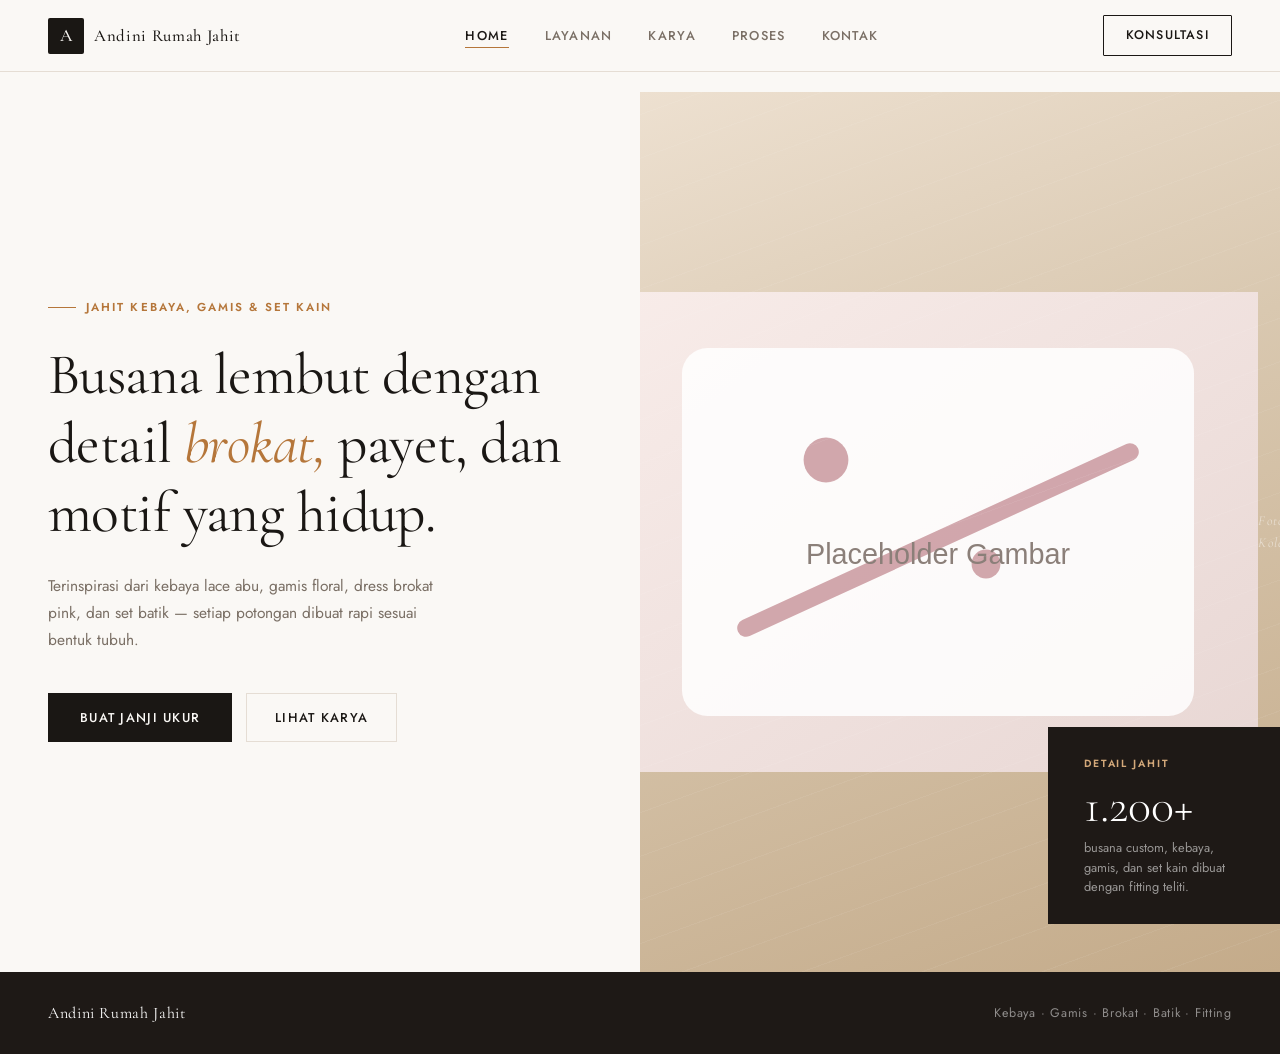
==== commit f2632b73: "Javascriptnya system queue, sama masukin image dari JSON" ====
--- a/index.html
+++ b/index.html
@@ -55,7 +55,9 @@
         </div>
 
         <div class="hero-image-side">
-          <div class="hero-image-placeholder"></div>
+          <div class="hero-image-placeholder">
+              <img src="img/placeholder.svg" alt="Andini Rumah Jahit">
+          </div>
 
           <div class="hero-kartu">
             <p class="kartu-label">Detail Jahit</p>
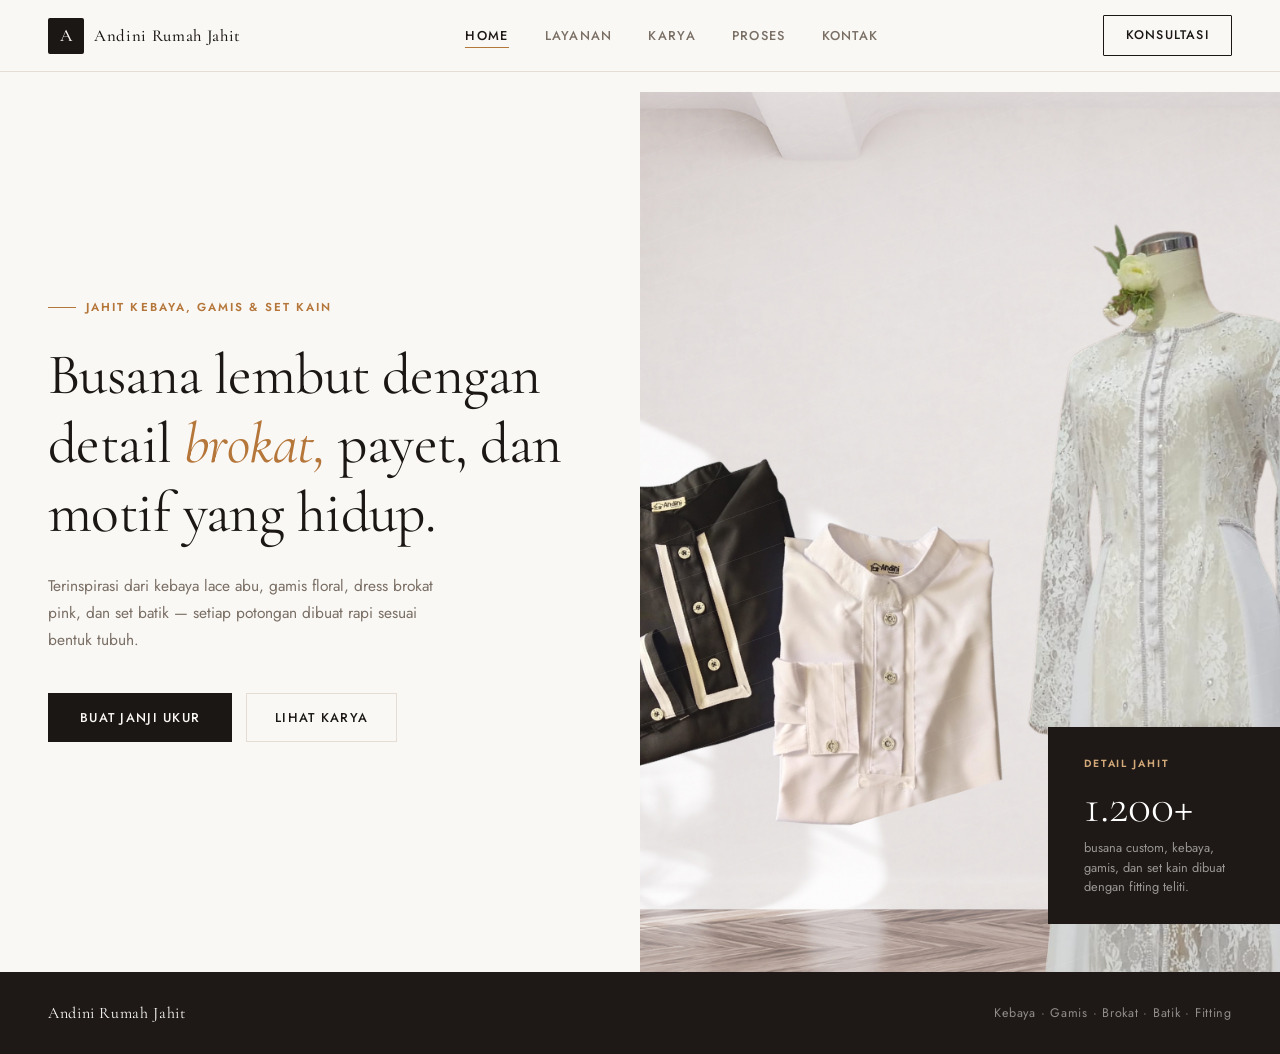
==== commit 4a25de64: "revisi yasri, nambahin banner dan database foto, dan juga betulin css untuk tampilan banner" ====
--- a/index.html
+++ b/index.html
@@ -56,7 +56,7 @@
 
         <div class="hero-image-side">
           <div class="hero-image-placeholder">
-              <img src="img/placeholder.svg" alt="Andini Rumah Jahit">
+              <img src="img/Banner.png" alt="Andini Rumah Jahit">
           </div>
 
           <div class="hero-kartu">
--- a/style.css
+++ b/style.css
@@ -315,13 +315,18 @@
 }
 
 .hero-image-placeholder {
-  width: 100%;
-  height: 100%;
-  background: linear-gradient(160deg, #ede0d0 0%, #d9c8b0 40%, #c4ab8a 100%);
-  position: relative;
-  display: flex;
-  align-items: center;
-  justify-content: center;
+    width: 100%;
+    height: 100%;
+    object-fit: cover;
+    position: absolute;
+    top: 0;
+    left: 0;
+}
+
+.hero-image-placeholder img {
+    width: 100%;
+    height: 100%;
+    object-fit: cover;
 }
 
 /* Garis lipatan kain dekoratif */
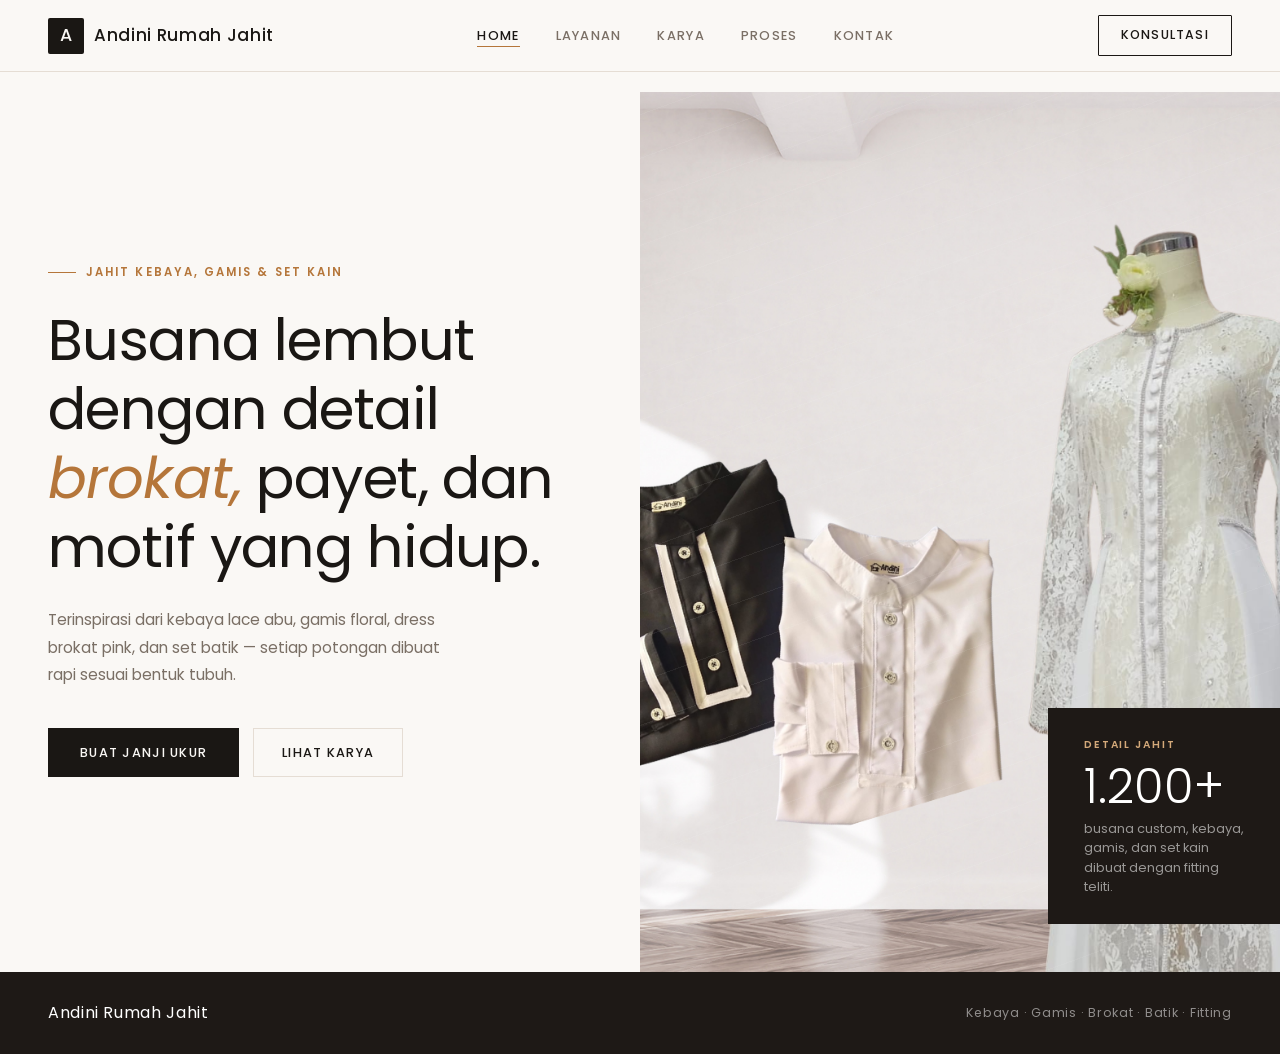
==== commit 5dd2295a: "please let me push" ====
--- a/index.html
+++ b/index.html
@@ -56,7 +56,7 @@
 
         <div class="hero-image-side">
           <div class="hero-image-placeholder">
-              <img src="img/Banner.png" alt="Andini Rumah Jahit">
+              <img src="img/ini.png" alt="Andini Rumah Jahit">
           </div>
 
           <div class="hero-kartu">
--- a/style.css
+++ b/style.css
@@ -3,7 +3,7 @@
    Estetika: Editorial · Gading Hangat · Tembaga-Emas · Serif
    ============================================================ */
 
-@import url("https://fonts.googleapis.com/css2?family=Cormorant+Garamond:ital,wght@0,300;0,400;0,500;0,600;1,300;1,400&family=Jost:wght@300;400;500;600&display=swap");
+@import url("https://fonts.googleapis.com/css2?family=Poppins:wght@300;400;500;600;700&display=swap");
 
 /* ── Variabel CSS ──────────────────────────────────────── */
 :root {
@@ -19,8 +19,8 @@
   --white: #ffffff;
   --nav-h: 72px;
 
-  --ff-display: "Cormorant Garamond", Georgia, serif;
-  --ff-body: "Jost", sans-serif;
+  --ff-display: "Poppins", system-ui, -apple-system, sans-serif;
+  --ff-body: "Poppins", system-ui, -apple-system, sans-serif;
 
   --ease-out: cubic-bezier(0.22, 1, 0.36, 1);
 }
@@ -315,18 +315,18 @@
 }
 
 .hero-image-placeholder {
-    width: 100%;
-    height: 100%;
-    object-fit: cover;
-    position: absolute;
-    top: 0;
-    left: 0;
+  width: 100%;
+  height: 100%;
+  object-fit: cover;
+  position: absolute;
+  top: 0;
+  left: 0;
 }
 
 .hero-image-placeholder img {
-    width: 100%;
-    height: 100%;
-    object-fit: cover;
+  width: 100%;
+  height: 100%;
+  object-fit: cover;
 }
 
 /* Garis lipatan kain dekoratif */
